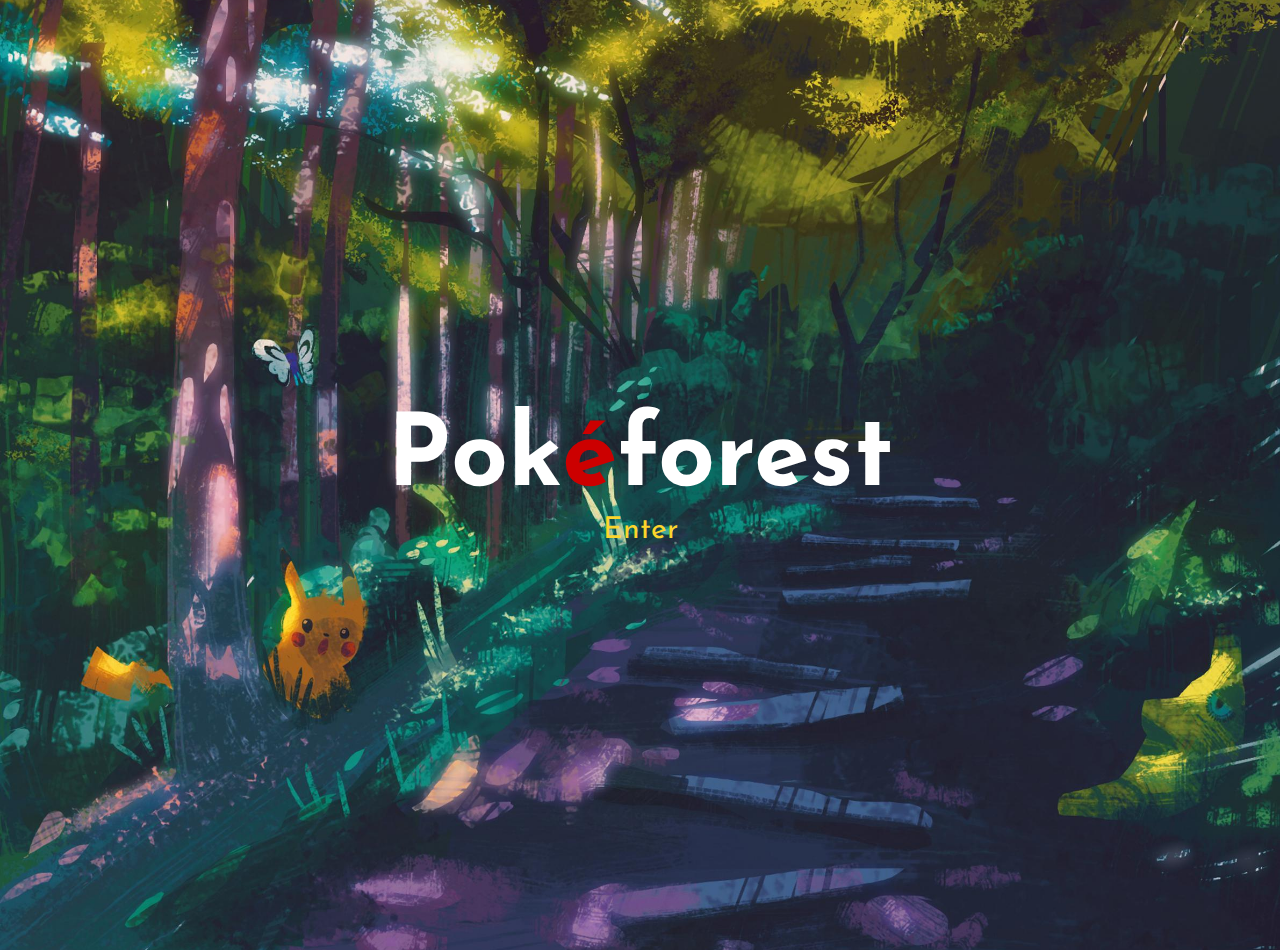
==== index.html @ a2ef6cab "finished home page" ====
<!DOCTYPE html>
<html lang="en">
<head>
    <meta charset="UTF-8">
    <meta http-equiv="X-UA-Compatible" content="IE=edge">
    <meta name="viewport" content="width=device-width, initial-scale=1.0">
    <title>Document</title>
    <link rel="stylesheet" href="index.css">
    <link rel="preconnect" href="https://fonts.googleapis.com">
<link rel="preconnect" href="https://fonts.gstatic.com" crossorigin>
<link href="https://fonts.googleapis.com/css2?family=Josefin+Sans&display=swap" rel="stylesheet">
</head>
<body>
    
    <!-- <header>this is my header
        <a href="index.html">home</a>
        <a href="storeFront.html">store</a>
        <a href="contact.html">contact</a>
    </header> -->
    
    <div class="heroImage">
       <div class="heroText">
            <h1 id="heroTitle">Pok<span style="color: #cc0000;">é</span>forest</h1>
            <a id="enterButton" href="storefront.html">Enter</a>
        </div>

    <!-- </div>
    <h1>Pokeforest home page</h1>
    <section>
    <p>Description of ShopLorem ipsum dolor sit amet consectetur adipisicing elit. Saepe dolores alias, consequatur quisquam tenetur dolorem veniam consequuntur sequi asperiores exercitationem nostrum labore repellat minima eum eos. Tempora eaque sapiente pariatur. Lorem ipsum dolor, sit amet consectetur adipisicing elit. Voluptatibus voluptate laborum ex doloremque, commodi magni adipisci nam! Possimus placeat cupiditate aliquid accusantium quae, blanditiis, reiciendis tenetur vitae in architecto nemo.</p>
    </section>
    
    <section>
        <h2>News</h2>
        <ul>
        <li>article 1</li>
        <li>article 2</li>
        <li>article 3</li>
        </ul>
    </section>

    <section>
        <h2>new items</h2>
        <div>
            <ul>
                <li> <img src="photos/Products/arBoosterB.jpeg" alt="Astral Radiance Booster Box"> </li>
                <li><img src="photos/Products/arceusV.jpeg" alt="Arceus V Card"></li>
                <li><img src="photos/Products/arETB.jpeg" alt="Astral Radiance Elite Trainer Box"></li>
                <li><img src="photos/Products/charizardVstar.jpeg" alt="Charizard V-Star Card"></li>
            </ul>
        </div>
    </section> -->

    <!-- <footer>
        this is my footer

    </footer> -->
</body>
</html>
---- index.css ----
*{
    padding: 0;
    margin: 0;
    overflow: hidden;
}
.heroImage{
 background-image: url("photos/pokeforest.jpeg");
 /* height: 100%; */
 background-size: cover;
 background-position: center;
 min-height: 950px;
 display: flex;
 justify-content: center;
 align-items: center;
 text-align: center;

 
}

#heroTitle{
font-size: 100px;
color: white;
font-family: 'Josefin Sans', sans-serif;
line-height: 1.1;

}

#enterButton{
    
    color: #fcd52c;
    font-size: 30px;
    text-decoration: none;
    font-family: 'Josefin Sans', sans-serif;
}
#enterButton:hover {
    text-decoration: underline;
  }
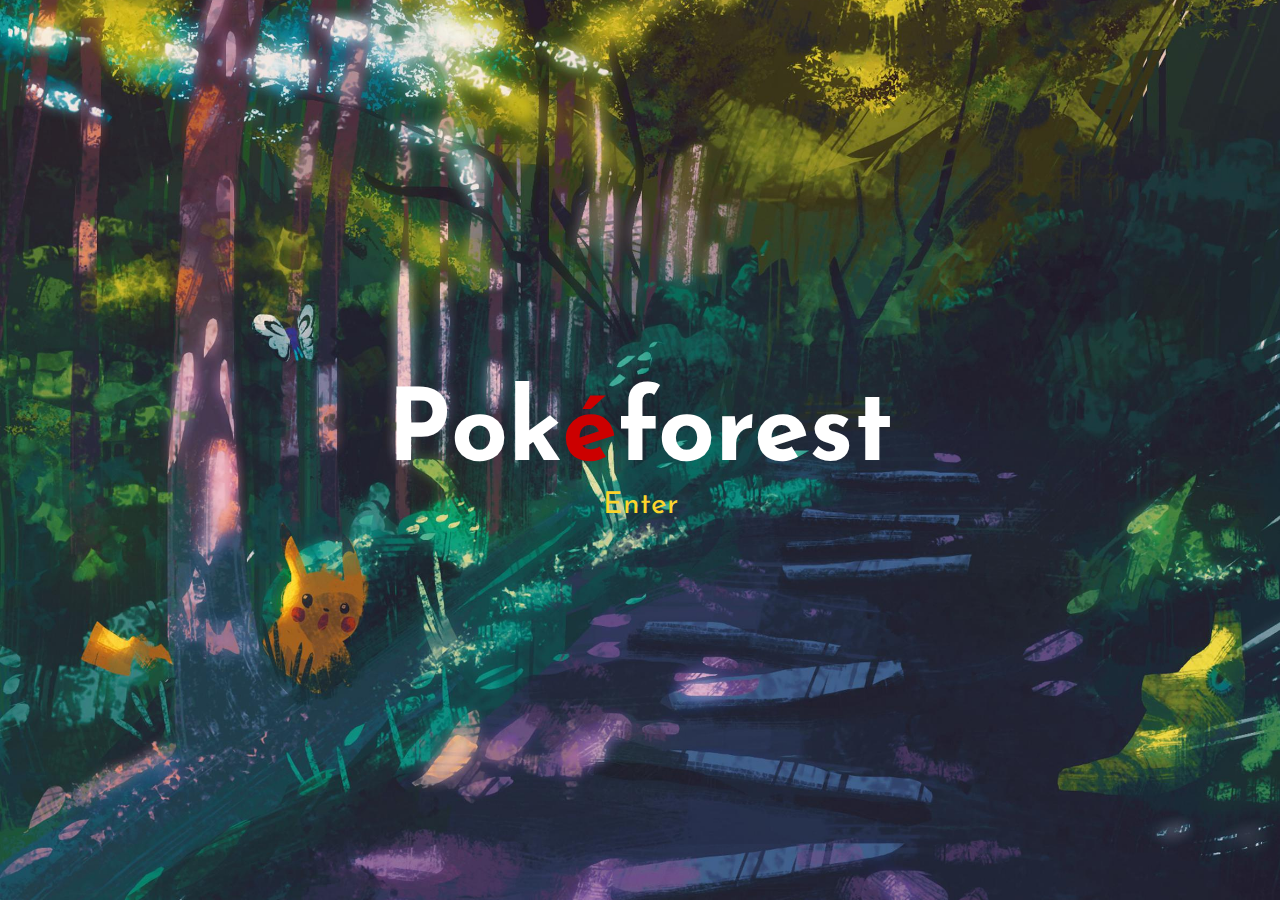
==== commit e91c9d86: "finished product" ====
--- a/index.html
+++ b/index.html
@@ -11,49 +11,13 @@
 <link href="https://fonts.googleapis.com/css2?family=Josefin+Sans&display=swap" rel="stylesheet">
 </head>
 <body>
-    
-    <!-- <header>this is my header
-        <a href="index.html">home</a>
-        <a href="storeFront.html">store</a>
-        <a href="contact.html">contact</a>
-    </header> -->
-    
+        
     <div class="heroImage">
-       <div class="heroText">
+        <div class="heroText">
             <h1 id="heroTitle">Pok<span style="color: #cc0000;">é</span>forest</h1>
-            <a id="enterButton" href="storefront.html">Enter</a>
+            <a id="enterButton" href="products.html">Enter</a>
         </div>
+    </div>
 
-    <!-- </div>
-    <h1>Pokeforest home page</h1>
-    <section>
-    <p>Description of ShopLorem ipsum dolor sit amet consectetur adipisicing elit. Saepe dolores alias, consequatur quisquam tenetur dolorem veniam consequuntur sequi asperiores exercitationem nostrum labore repellat minima eum eos. Tempora eaque sapiente pariatur. Lorem ipsum dolor, sit amet consectetur adipisicing elit. Voluptatibus voluptate laborum ex doloremque, commodi magni adipisci nam! Possimus placeat cupiditate aliquid accusantium quae, blanditiis, reiciendis tenetur vitae in architecto nemo.</p>
-    </section>
-    
-    <section>
-        <h2>News</h2>
-        <ul>
-        <li>article 1</li>
-        <li>article 2</li>
-        <li>article 3</li>
-        </ul>
-    </section>
 
-    <section>
-        <h2>new items</h2>
-        <div>
-            <ul>
-                <li> <img src="photos/Products/arBoosterB.jpeg" alt="Astral Radiance Booster Box"> </li>
-                <li><img src="photos/Products/arceusV.jpeg" alt="Arceus V Card"></li>
-                <li><img src="photos/Products/arETB.jpeg" alt="Astral Radiance Elite Trainer Box"></li>
-                <li><img src="photos/Products/charizardVstar.jpeg" alt="Charizard V-Star Card"></li>
-            </ul>
-        </div>
-    </section> -->
-
-    <!-- <footer>
-        this is my footer
-
-    </footer> -->
-</body>
 </html>--- a/index.css
+++ b/index.css
@@ -2,19 +2,24 @@
     padding: 0;
     margin: 0;
     overflow: hidden;
+    
 }
+
+/* hero image */
 .heroImage{
  background-image: url("photos/pokeforest.jpeg");
- /* height: 100%; */
+
  background-size: cover;
  background-position: center;
- min-height: 950px;
+ height: 100vh;
+
+
  display: flex;
- justify-content: center;
- align-items: center;
- text-align: center;
+justify-content: center;
+align-items: center;
+text-align: center;
 
- 
+
 }
 
 #heroTitle{
@@ -23,8 +28,10 @@
 font-family: 'Josefin Sans', sans-serif;
 line-height: 1.1;
 
+
 }
 
+/* enter button */
 #enterButton{
     
     color: #fcd52c;
@@ -34,4 +41,5 @@
 }
 #enterButton:hover {
     text-decoration: underline;
-  }+  }
+
